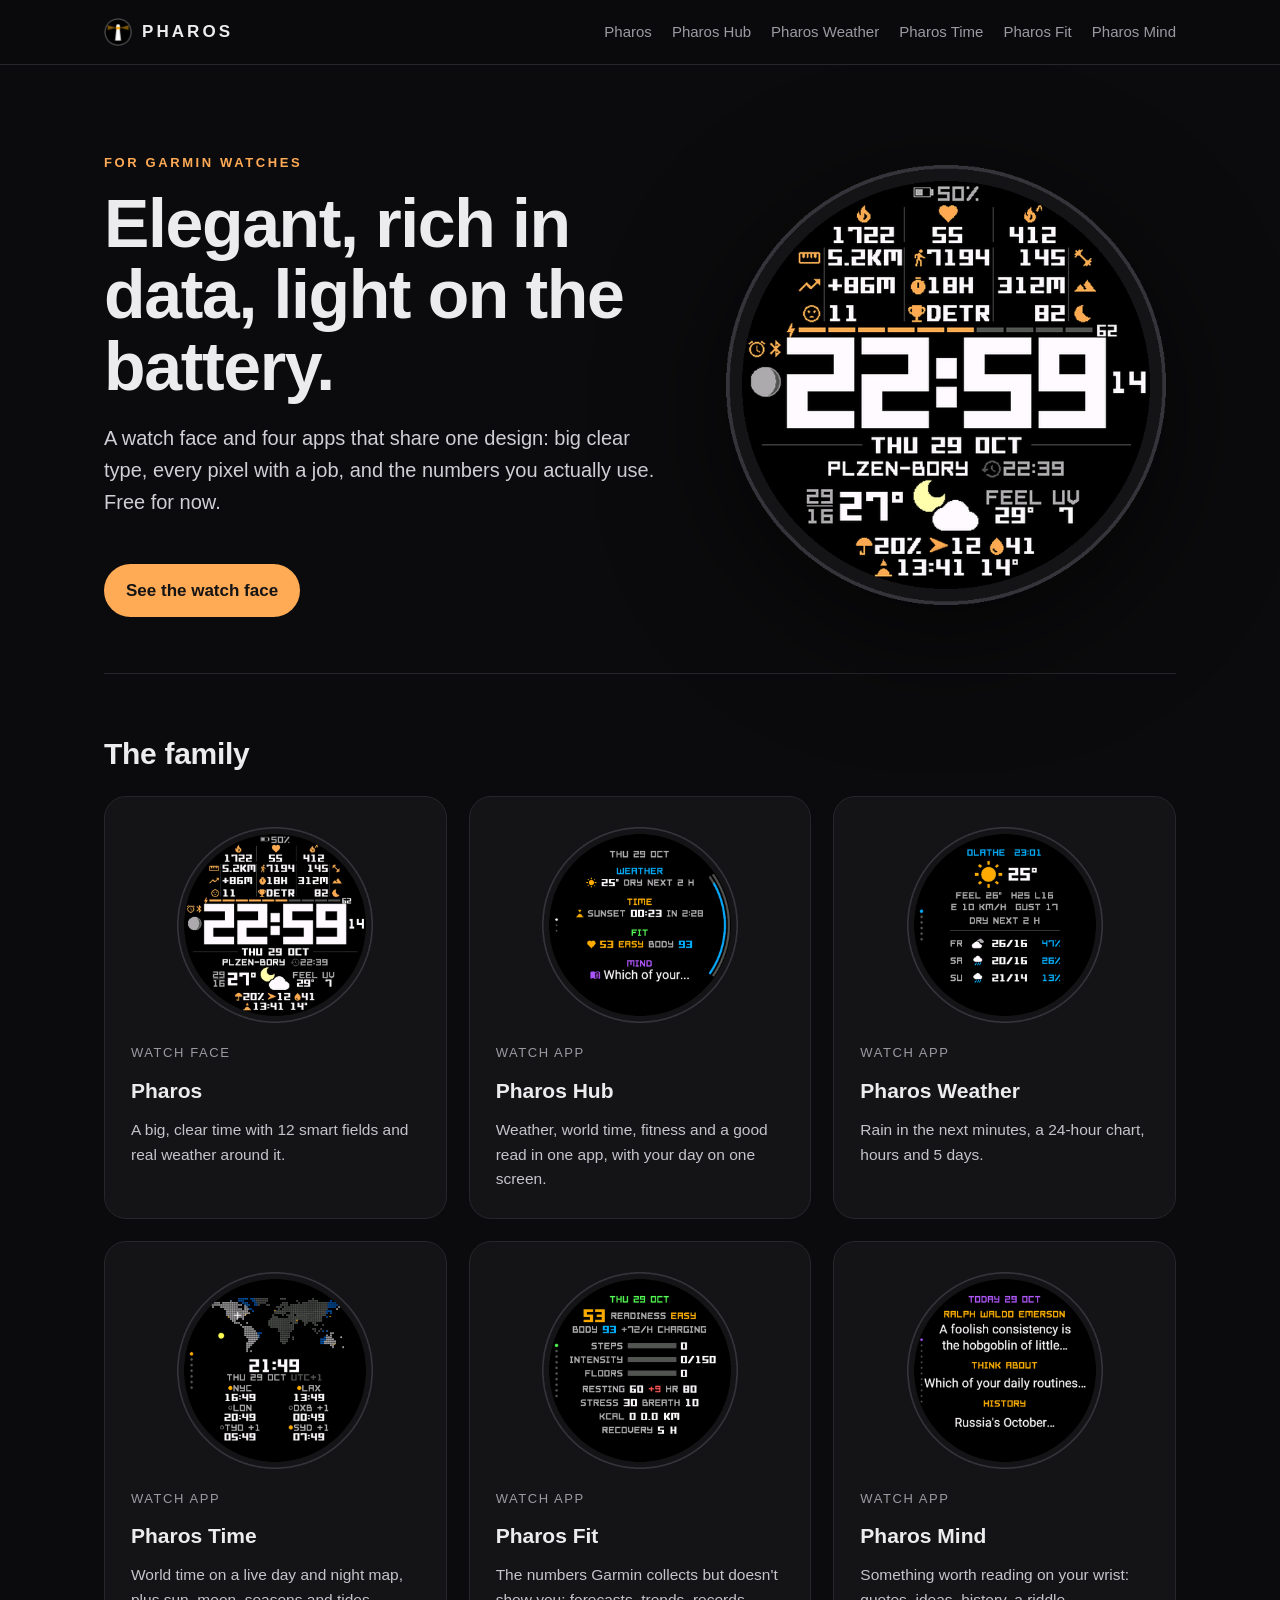
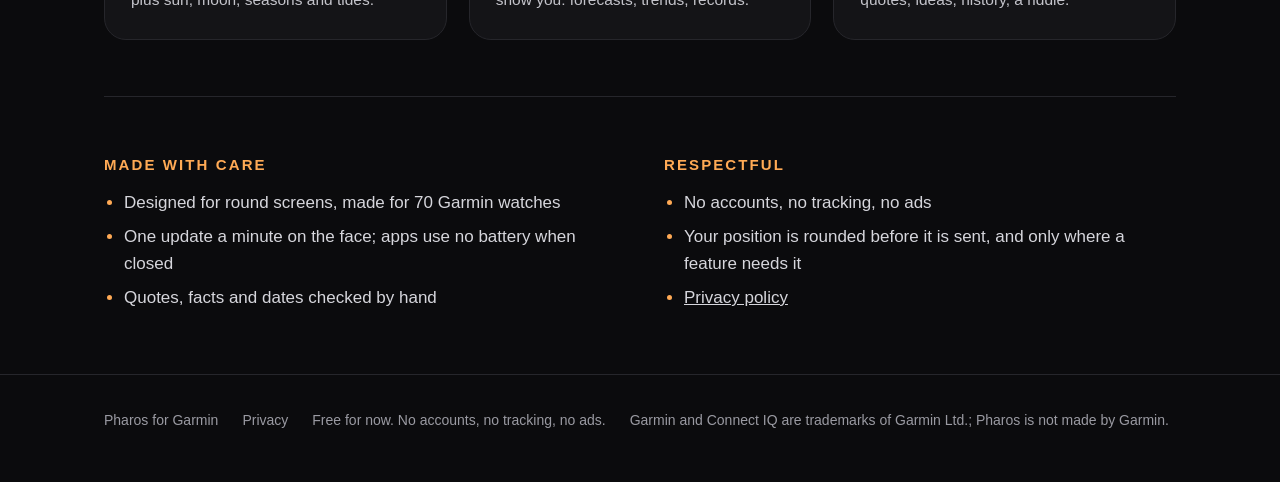
==== index.html @ a4badd38 "Pharos website: home, six product pages, privacy policy Co-Authored-By: Claude Opus 5.5 <noreply@ant" ====
<!doctype html>
<html lang="en"><head><meta charset="utf-8">
<meta name="viewport" content="width=device-width,initial-scale=1">
<title>Pharos for Garmin: watch face and apps</title>
<meta name="description" content="Elegant, data-rich watch face and apps for Garmin watches. Free for now.">
<meta property="og:title" content="Pharos for Garmin: watch face and apps"><meta property="og:description" content="Elegant, data-rich watch face and apps for Garmin watches. Free for now.">
<meta property="og:image" content="https://pharos-watch.github.io/img/face_summer.png">
<link rel="icon" href="img/icon.png"><link rel="stylesheet" href="style.css">
</head><body>
<header><div class="wrap"><a class="brand" href="index.html"><img src="img/icon.png" alt="">PHAROS</a><nav><a href="face.html">Pharos</a><a href="hub.html">Pharos Hub</a><a href="weather.html">Pharos Weather</a><a href="time.html">Pharos Time</a><a href="fit.html">Pharos Fit</a><a href="mind.html">Pharos Mind</a></nav></div></header>
<main class="wrap">
<div class="hero"><div><div class="eyebrow">For Garmin watches</div>
<h1>Elegant, rich in data, light on the battery.</h1>
<p class="lead">A watch face and four apps that share one design: big clear type, every pixel with a job, and
the numbers you actually use. Free for now.</p>
<a class="btn" href="face.html">See the watch face</a></div>
<img class="watch" src="img/face_summer.png" alt="The Pharos watch face"></div>
<section><h2>The family</h2><div class="grid"><a class="card" href="face.html"><img src="img/face_summer.png" alt="Pharos"><span class="kind">Watch face</span><b>Pharos</b><span class="line">A big, clear time with 12 smart fields and real weather around it.</span></a><a class="card" href="hub.html"><img src="img/hb0.png" alt="Pharos Hub"><span class="kind">Watch app</span><b>Pharos Hub</b><span class="line">Weather, world time, fitness and a good read in one app, with your day on one screen.</span></a><a class="card" href="weather.html"><img src="img/wx0.png" alt="Pharos Weather"><span class="kind">Watch app</span><b>Pharos Weather</b><span class="line">Rain in the next minutes, a 24-hour chart, hours and 5 days.</span></a><a class="card" href="time.html"><img src="img/tm0.png" alt="Pharos Time"><span class="kind">Watch app</span><b>Pharos Time</b><span class="line">World time on a live day and night map, plus sun, moon, seasons and tides.</span></a><a class="card" href="fit.html"><img src="img/ft0.png" alt="Pharos Fit"><span class="kind">Watch app</span><b>Pharos Fit</b><span class="line">The numbers Garmin collects but doesn&#x27;t show you: forecasts, trends, records.</span></a><a class="card" href="mind.html"><img src="img/md0.png" alt="Pharos Mind"><span class="kind">Watch app</span><b>Pharos Mind</b><span class="line">Something worth reading on your wrist: quotes, ideas, history, a riddle.</span></a></div></section>
<section><div class="cols"><div><h3>Made with care</h3><ul>
<li>Designed for round screens, made for 70 Garmin watches</li>
<li>One update a minute on the face; apps use no battery when closed</li>
<li>Quotes, facts and dates checked by hand</li></ul></div>
<div><h3>Respectful</h3><ul><li>No accounts, no tracking, no ads</li>
<li>Your position is rounded before it is sent, and only where a feature needs it</li>
<li><a href="privacy.html">Privacy policy</a></li></ul></div></div></section></main>
<footer><div class="wrap"><span>Pharos for Garmin</span><a href="privacy.html">Privacy</a>
<span>Free for now. No accounts, no tracking, no ads.</span>
<span>Garmin and Connect IQ are trademarks of Garmin Ltd.; Pharos is not made by Garmin.</span></div></footer>
</body></html>
---- style.css ----
:root { --bg:#0b0b0d; --panel:#141417; --line:#26262b; --text:#ececef; --muted:#9a9aa2; --accent:#ffaa55; }
* { box-sizing:border-box; }
html { -webkit-text-size-adjust:100%; }
body { margin:0; background:var(--bg); color:var(--text);
  font:17px/1.6 -apple-system, BlinkMacSystemFont, "Segoe UI", Inter, Roboto, "Helvetica Neue", Arial, sans-serif; }
a { color:inherit; }
.wrap { max-width:1120px; margin:0 auto; padding:0 24px; }
header { position:sticky; top:0; z-index:5; background:rgba(11,11,13,.85); backdrop-filter:blur(8px);
  border-bottom:1px solid var(--line); }
header .wrap { display:flex; align-items:center; gap:28px; height:64px; }
.brand { display:flex; align-items:center; gap:10px; font-weight:700; letter-spacing:.18em; text-decoration:none; }
.brand img { width:28px; height:28px; }
nav { display:flex; gap:20px; margin-left:auto; font-size:15px; color:var(--muted); flex-wrap:wrap; }
nav a { text-decoration:none; } nav a:hover, nav a.on { color:var(--text); }
.hero { padding:88px 0 56px; display:grid; grid-template-columns:1.1fr .9fr; gap:48px; align-items:center; }
.eyebrow { color:var(--accent); letter-spacing:.2em; font-size:13px; font-weight:600; text-transform:uppercase; }
h1 { font-size:clamp(40px,6vw,68px); line-height:1.05; margin:14px 0 18px; letter-spacing:-.02em; }
h2 { font-size:30px; margin:0 0 18px; letter-spacing:-.01em; }
h3 { font-size:15px; letter-spacing:.14em; text-transform:uppercase; color:var(--accent); margin:0 0 12px; }
.lead { font-size:20px; color:#cfcfd5; max-width:36em; }
.btn { display:inline-block; margin-top:26px; padding:13px 22px; border-radius:999px; background:var(--accent);
  color:#141414; font-weight:650; text-decoration:none; }
.btn.soon { background:transparent; color:var(--muted); border:1px solid var(--line); cursor:default; }
.watch { width:100%; max-width:440px; justify-self:center; filter:drop-shadow(0 30px 60px rgba(0,0,0,.6)); }
section { padding:56px 0; border-top:1px solid var(--line); }
.grid { display:grid; grid-template-columns:repeat(3,1fr); gap:22px; }
.card { background:var(--panel); border:1px solid var(--line); border-radius:22px; padding:26px; text-decoration:none;
  display:flex; flex-direction:column; gap:10px; transition:transform .15s, border-color .15s; }
.card:hover { transform:translateY(-3px); border-color:#3a3a42; }
.card img { width:68%; align-self:center; margin:4px 0 10px; }
.card .kind { color:var(--muted); font-size:13px; letter-spacing:.12em; text-transform:uppercase; }
.card b { font-size:21px; }
.card span.line { color:#c4c4cb; font-size:15.5px; }
.gallery { display:grid; grid-template-columns:repeat(auto-fill,minmax(200px,300px)); justify-content:center; gap:26px; }
.gallery img { width:100%; }
.cols { display:grid; grid-template-columns:repeat(2,1fr); gap:30px 48px; }
ul { margin:0; padding-left:20px; } li { margin:7px 0; color:#d6d6dc; } li::marker { color:var(--accent); }
.sign { color:var(--muted); font-size:15px; }
footer { border-top:1px solid var(--line); padding:34px 0 50px; color:var(--muted); font-size:14px; }
footer .wrap { display:flex; gap:24px; flex-wrap:wrap; }
footer a { text-decoration:none; } footer a:hover { color:var(--text); }
.prose { max-width:760px; } .prose p, .prose li { color:#d6d6dc; }
table { border-collapse:collapse; width:100%; font-size:15px; margin:12px 0 24px; }
th, td { text-align:left; padding:10px 12px; border-bottom:1px solid var(--line); vertical-align:top; }
th { color:var(--muted); font-weight:600; }
@media (max-width:860px) { .hero { grid-template-columns:1fr; padding-top:48px; } .grid { grid-template-columns:1fr 1fr; }
  .cols { grid-template-columns:1fr; } nav { display:none; } }
@media (max-width:560px) { .grid { grid-template-columns:1fr; } body { font-size:16px; } }
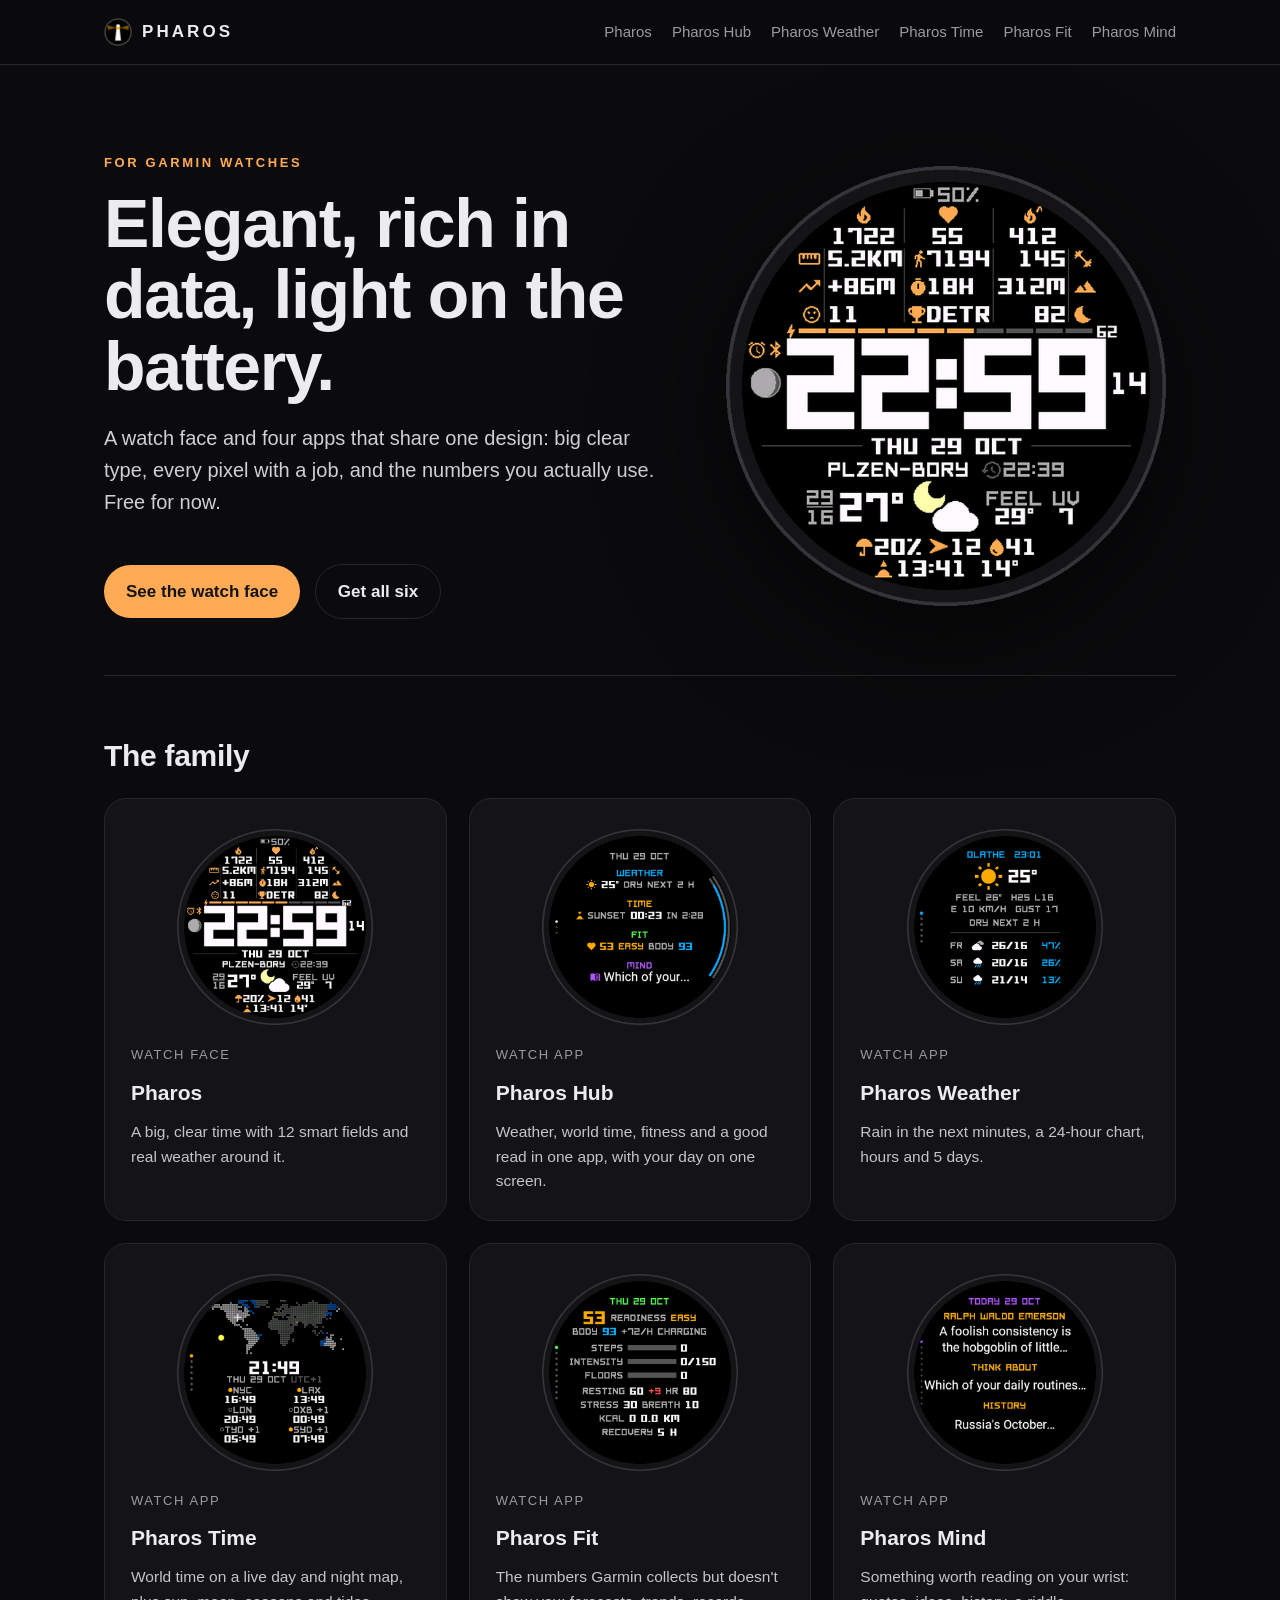
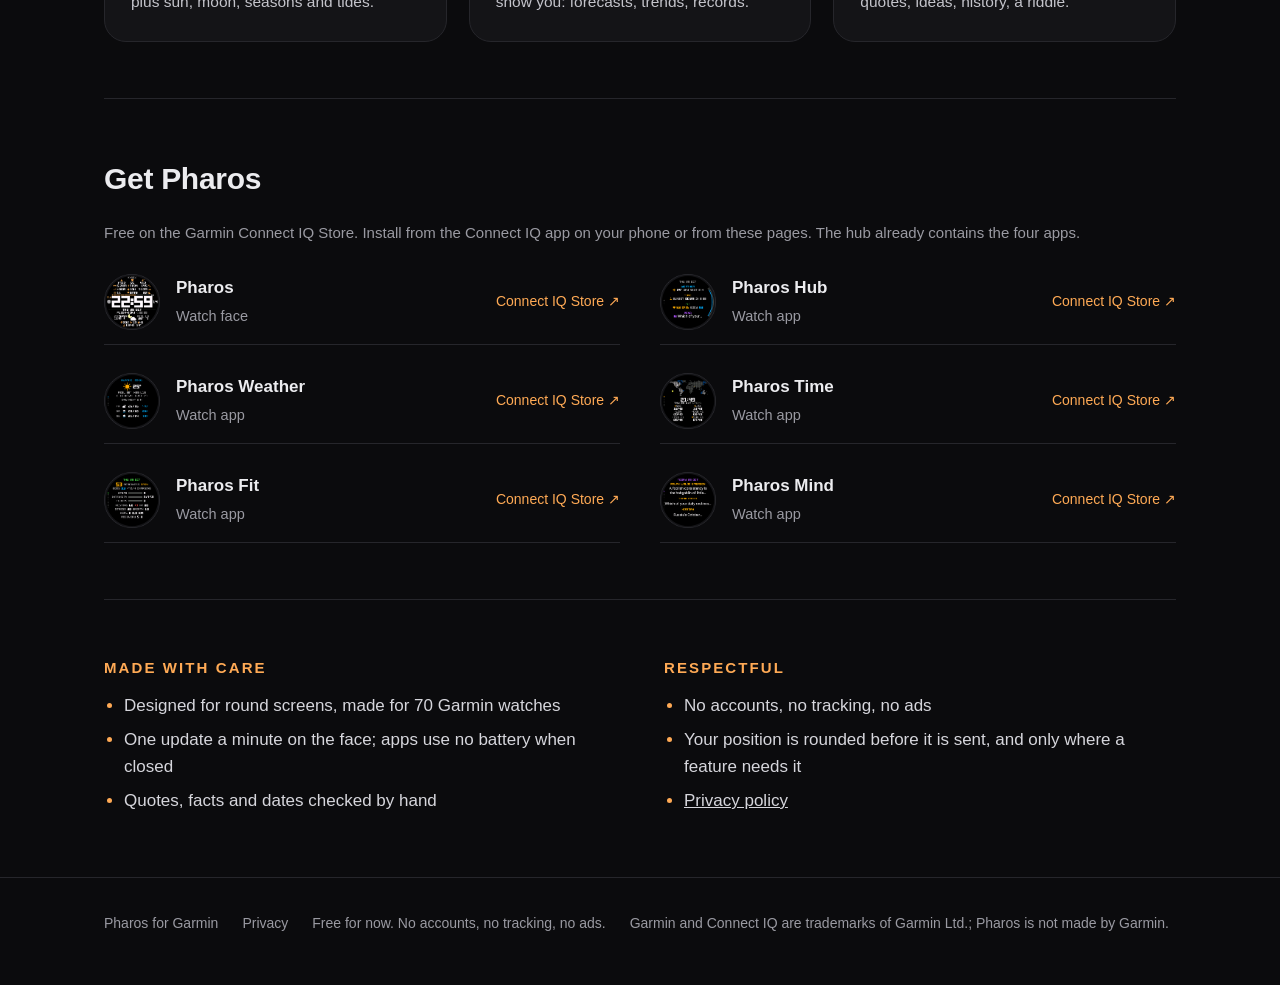
==== commit 6dae47fd: "Home: Get Pharos section with all six store links Co-Authored-By: Claude Opus 5.5 <noreply@anthropic" ====
--- a/index.html
+++ b/index.html
@@ -13,9 +13,13 @@
 <h1>Elegant, rich in data, light on the battery.</h1>
 <p class="lead">A watch face and four apps that share one design: big clear type, every pixel with a job, and
 the numbers you actually use. Free for now.</p>
-<a class="btn" href="face.html">See the watch face</a></div>
+<a class="btn" href="face.html">See the watch face</a>
+<a class="btn soon" style="margin-left:10px;cursor:pointer;color:var(--text)" href="#get">Get all six</a></div>
 <img class="watch" src="img/face_summer.png" alt="The Pharos watch face"></div>
 <section><h2>The family</h2><div class="grid"><a class="card" href="face.html"><img src="img/face_summer.png" alt="Pharos"><span class="kind">Watch face</span><b>Pharos</b><span class="line">A big, clear time with 12 smart fields and real weather around it.</span></a><a class="card" href="hub.html"><img src="img/hb0.png" alt="Pharos Hub"><span class="kind">Watch app</span><b>Pharos Hub</b><span class="line">Weather, world time, fitness and a good read in one app, with your day on one screen.</span></a><a class="card" href="weather.html"><img src="img/wx0.png" alt="Pharos Weather"><span class="kind">Watch app</span><b>Pharos Weather</b><span class="line">Rain in the next minutes, a 24-hour chart, hours and 5 days.</span></a><a class="card" href="time.html"><img src="img/tm0.png" alt="Pharos Time"><span class="kind">Watch app</span><b>Pharos Time</b><span class="line">World time on a live day and night map, plus sun, moon, seasons and tides.</span></a><a class="card" href="fit.html"><img src="img/ft0.png" alt="Pharos Fit"><span class="kind">Watch app</span><b>Pharos Fit</b><span class="line">The numbers Garmin collects but doesn&#x27;t show you: forecasts, trends, records.</span></a><a class="card" href="mind.html"><img src="img/md0.png" alt="Pharos Mind"><span class="kind">Watch app</span><b>Pharos Mind</b><span class="line">Something worth reading on your wrist: quotes, ideas, history, a riddle.</span></a></div></section>
+<section id="get"><h2>Get Pharos</h2><p class="sign">Free on the Garmin Connect IQ Store. Install from the
+Connect IQ app on your phone or from these pages. The hub already contains the four apps.</p>
+<div class="get"><a href="https://apps.garmin.com/apps/65057c04-40fe-46c6-8ff5-8efb09eb4caa"><img src="img/face_summer.png" alt=""><div><b>Pharos</b><span>Watch face</span></div><em>Connect IQ Store &#8599;</em></a><a href="https://apps.garmin.com/apps/439e1dd3-80a8-4c73-86a0-306b61c86d56"><img src="img/hb0.png" alt=""><div><b>Pharos Hub</b><span>Watch app</span></div><em>Connect IQ Store &#8599;</em></a><a href="https://apps.garmin.com/apps/31673d43-835f-4198-a5cf-4958a8f820ad"><img src="img/wx0.png" alt=""><div><b>Pharos Weather</b><span>Watch app</span></div><em>Connect IQ Store &#8599;</em></a><a href="https://apps.garmin.com/apps/1af110d9-7589-42b1-8f88-3d626d5aa809"><img src="img/tm0.png" alt=""><div><b>Pharos Time</b><span>Watch app</span></div><em>Connect IQ Store &#8599;</em></a><a href="https://apps.garmin.com/apps/4d9fa1fe-326b-4d4f-af87-8e40b57bd48e"><img src="img/ft0.png" alt=""><div><b>Pharos Fit</b><span>Watch app</span></div><em>Connect IQ Store &#8599;</em></a><a href="https://apps.garmin.com/apps/66bad91b-751a-471e-9c0f-2fbdbb5c69bf"><img src="img/md0.png" alt=""><div><b>Pharos Mind</b><span>Watch app</span></div><em>Connect IQ Store &#8599;</em></a></div></section>
 <section><div class="cols"><div><h3>Made with care</h3><ul>
 <li>Designed for round screens, made for 70 Garmin watches</li>
 <li>One update a minute on the face; apps use no battery when closed</li>
--- a/style.css
+++ b/style.css
@@ -36,6 +36,12 @@
 .cols { display:grid; grid-template-columns:repeat(2,1fr); gap:30px 48px; }
 ul { margin:0; padding-left:20px; } li { margin:7px 0; color:#d6d6dc; } li::marker { color:var(--accent); }
 .sign { color:var(--muted); font-size:15px; }
+.get { display:grid; grid-template-columns:repeat(2,1fr); gap:14px 40px; }
+.get a { display:flex; align-items:center; gap:16px; padding:14px 0; border-bottom:1px solid var(--line); text-decoration:none; }
+.get img { width:56px; }
+.get b { display:block; } .get span { color:var(--muted); font-size:14.5px; }
+.get em { margin-left:auto; font-style:normal; color:var(--accent); font-size:14px; white-space:nowrap; }
+@media (max-width:860px) { .get { grid-template-columns:1fr; } }
 footer { border-top:1px solid var(--line); padding:34px 0 50px; color:var(--muted); font-size:14px; }
 footer .wrap { display:flex; gap:24px; flex-wrap:wrap; }
 footer a { text-decoration:none; } footer a:hover { color:var(--text); }
